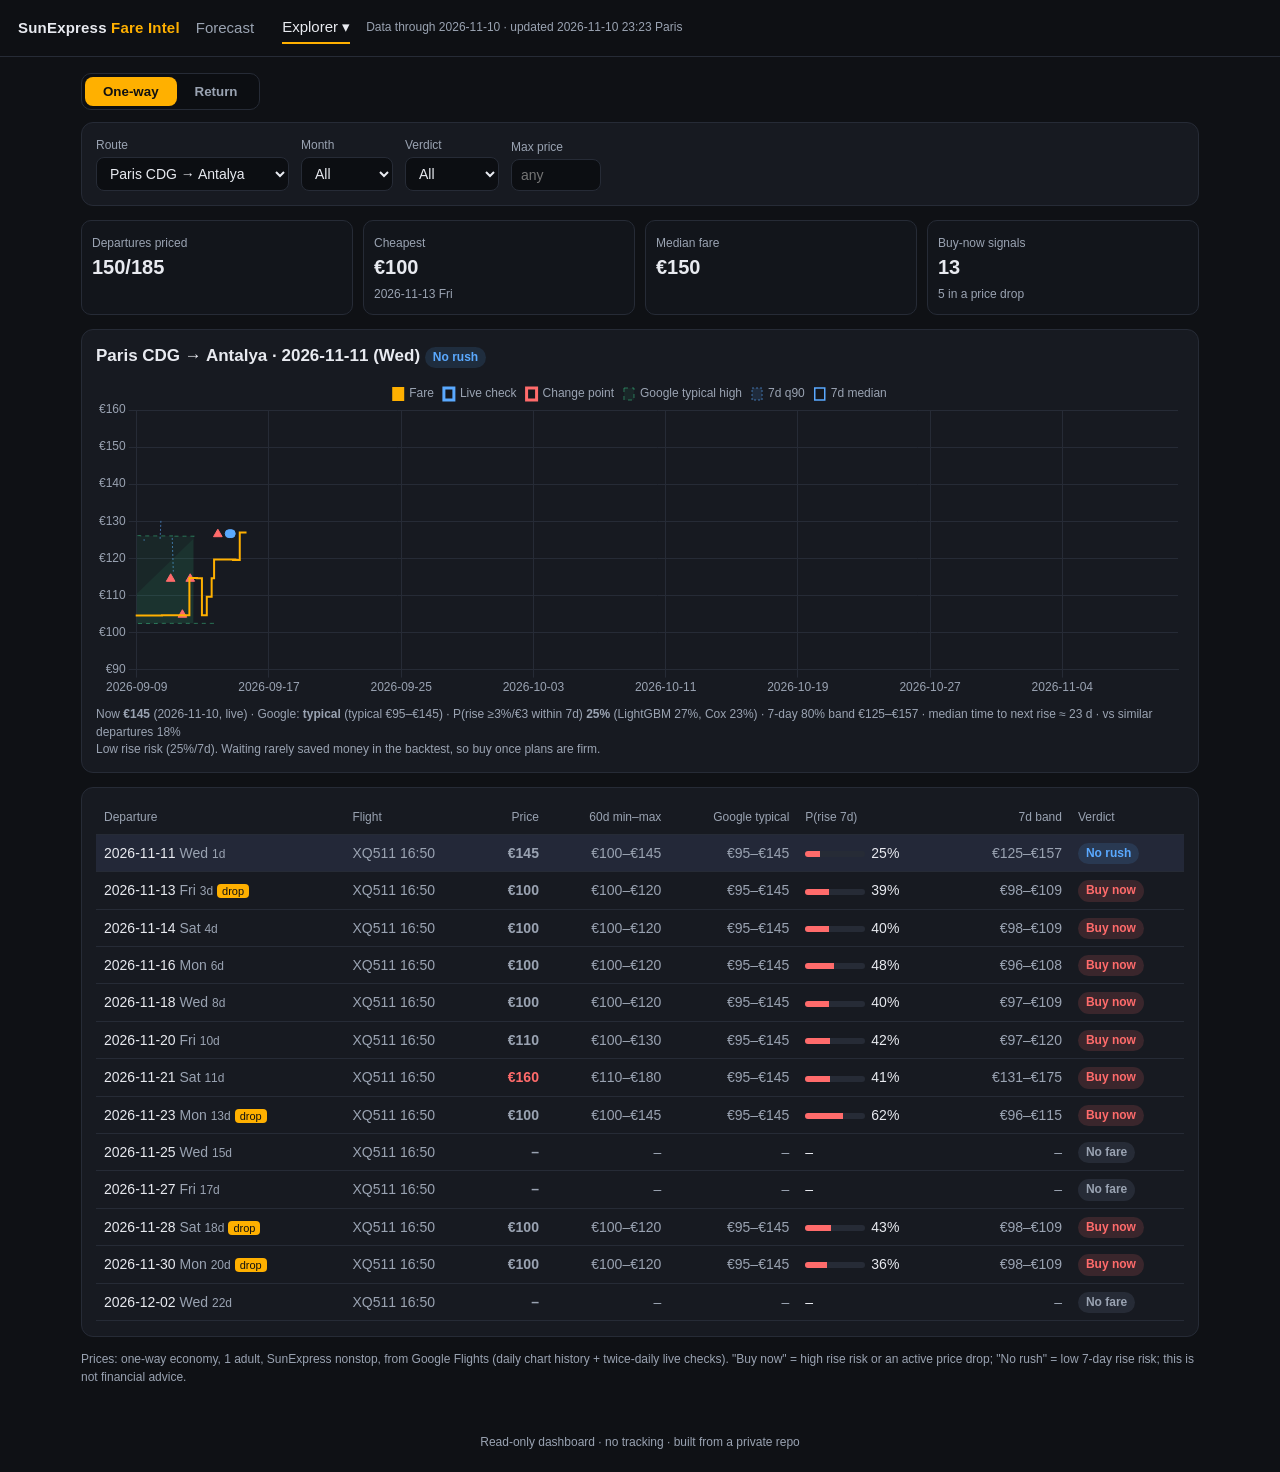
==== explorer.html @ a066f23a "data refresh 2026-11-10 23:24 CET" ====
<!doctype html><html lang="en"><head><meta charset="utf-8"><meta name="robots" content="noindex,nofollow"><link rel="icon" href="data:,"><meta name="viewport" content="width=device-width,initial-scale=1">
<title>Explorer · SunExpress Fare Intel</title><link rel="stylesheet" href="assets/style.css">
<script src="assets/chart.umd.min.js"></script><script src="assets/common.js"></script><script src="assets/pair.js"></script><script src="assets/return.js"></script></head><body>
<script>FI.header('explorer.html')</script>
<main>
<div class="seg" role="tablist" aria-label="Trip type"><button type="button" id="m-ow" role="tab" class="on" aria-selected="true">One-way</button><button type="button" id="m-rt" role="tab" aria-selected="false">Return</button></div>
<div id="ow">
<div class="card"><div class="row">
 <div><label>Route</label><select id="route"></select></div>
 <div><label>Month</label><select id="month"><option value="">All</option></select></div>
 <div><label>Verdict</label><select id="verdict"><option value="">All</option><option>Buy now</option><option>Wait</option><option>No rush</option><option>No fare</option></select></div>
 <div><label>Max price</label><input id="maxp" type="number" placeholder="any" style="width:90px"></div>
</div></div>
<div class="kpis" id="kpis"></div>
<div class="card" style="margin-top:14px"><h2 id="ctitle">Select a departure</h2>
 <div class="chartbox"><canvas id="chart"></canvas></div>
 <div id="detail" class="small muted" style="margin-top:8px"></div></div>
<div class="card"><div class="scroll"><table><thead><tr>
 <th>Departure</th><th class="hide-m">Flight</th><th class="num">Price</th><th class="num hide-m">60d min–max</th><th class="num hide-m">Google typical</th>
 <th>P(rise 7d)</th><th class="num hide-m">7d band</th><th>Verdict</th></tr></thead><tbody id="tb"></tbody></table></div></div>
<p class="small muted">Prices: one-way economy, 1 adult, SunExpress nonstop, from Google Flights (daily chart history + twice-daily live checks). "Buy now" = high rise risk or an active price drop; "No rush" = low 7-day rise risk; this is not financial advice.</p>
</div>
<div id="rt" hidden>
<div class="card"><div class="row rrow">
 <div><label>Route</label><select id="rdest"></select></div>
 <div class="grow"><label>Outbound (Paris → destination)</label><select id="rout"></select></div>
 <div class="grow"><label>Return (destination → Paris)</label><select id="rback"></select></div>
</div><p id="rnote" class="small" hidden></p></div>
<div id="rbody">
<div class="kpis" id="rkpis"></div>
<div class="card" style="margin-top:14px"><h2 id="rctitle">Return price history</h2>
 <div class="chartbox"><canvas id="rchart"></canvas></div>
 <div id="rhnote" class="small muted" style="margin-top:8px"></div></div>
<div class="grid2" id="rlegs"></div>
<p class="small muted" id="rverdict"></p>
<div class="card"><div class="row" style="justify-content:space-between"><h2 id="rttl" style="margin:0">Cheapest returns</h2>
 <div class="row"><div><label>Nights min</label><input id="rmin" type="number" min="1" max="60" value="3" style="width:70px"></div>
 <div><label>Nights max</label><input id="rmax" type="number" min="1" max="60" value="14" style="width:70px"></div>
 <div><label>Outbound month</label><select id="rmonth"><option value="">Any</option></select></div></div></div>
 <div class="scroll" style="margin-top:10px"><table><thead><tr><th class="hide-m">#</th><th>Out</th><th>Back</th><th class="num">Nights</th><th class="num">Total</th><th class="num hide-m">Out + back</th><th class="num hide-m">7d band</th><th class="hide-m">Risk</th><th>Verdict</th></tr></thead><tbody id="rtb"></tbody></table></div>
 <p class="small muted" style="margin-bottom:0">Tap a row to load that pair above.</p></div>
</div>
<p class="small muted">Return = two one-way SunExpress fares added up (SunExpress prices each leg separately; 1 adult, economy). Risk = chance at least one leg rises ≥3%/€3 within 7 days, legs treated as independent. 7-day band = sum of the legs' 80% bands. Not financial advice.</p>
</div>
</main><footer>Read-only dashboard · no tracking · built from a private repo</footer>
<script>
let DEP=[],META,HIST={},chart;
const $=id=>document.getElementById(id);
(async()=>{
 const d=await FI.json('data/departures.json');DEP=d.departures;META=d.meta;FI.footer(META);
 const qs=new URLSearchParams(location.search);
 META.routes.forEach(r=>$('route').insertAdjacentHTML('beforeend',`<option value="${r}">${FI.routeName(r,META.city)}</option>`));
 if(qs.get('route'))$('route').value=qs.get('route');
 ['route','month','verdict','maxp'].forEach(i=>$(i).addEventListener('input',render));
 RT.init(DEP,META,qs);
 $('m-ow').onclick=()=>setMode('ow');$('m-rt').onclick=()=>setMode('rt');
 if(qs.get('mode')==='return')setMode('rt');
 await render(qs.get('dep'));
})();
function setMode(m){
 $('ow').hidden=m!=='ow';$('rt').hidden=m!=='rt';
 ['ow','rt'].forEach(k=>{$('m-'+k).classList.toggle('on',k===m);$('m-'+k).setAttribute('aria-selected',k===m);});
 if(m==='rt')RT.activate();else{const q=new URLSearchParams(location.search);if(q.get('mode')){history.replaceState(null,'',location.pathname);}if(chart)chart.resize();}
}
async function loadHist(r){if(!HIST[r])HIST[r]=await FI.json(`data/history/${r}.json`);return HIST[r];}
async function render(selId){
 const r=$('route').value;const all=DEP.filter(x=>x.route===r);
 const months=[...new Set(all.map(x=>x.dep_date.slice(0,7)))];
 const mcur=$('month').value;$('month').innerHTML='<option value="">All</option>'+months.map(m=>`<option ${m===mcur?'selected':''}>${m}</option>`).join('');
 const mp=+$('maxp').value||Infinity;
 const rows=all.filter(x=>(!$('month').value||x.dep_date.startsWith($('month').value))&&(!$('verdict').value||x.verdict===$('verdict').value)&&((x.price??0)<=mp));
 const priced=all.filter(x=>x.price!=null);const cheapest=priced.slice().sort((a,b)=>a.price-b.price)[0];
 const buy=priced.filter(x=>x.verdict==='Buy now').length,sale=priced.filter(x=>x.sale).length;
 $('kpis').innerHTML=`<div class="kpi"><span class="muted small">Departures priced</span><b>${priced.length}/${all.length}</b></div>
 <div class="kpi"><span class="muted small">Cheapest</span><b>${cheapest?FI.eur(cheapest.price):'–'}</b><span class="small muted">${cheapest?cheapest.dep_date+' '+cheapest.dow:''}</span></div>
 <div class="kpi"><span class="muted small">Median fare</span><b>${FI.eur(priced.map(x=>x.price).sort((a,b)=>a-b)[Math.floor(priced.length/2)])}</b></div>
 <div class="kpi"><span class="muted small">Buy-now signals</span><b>${buy}</b><span class="small muted">${sale} in a price drop</span></div>`;
 $('tb').innerHTML=rows.map(x=>`<tr data-id="${x.id}"><td>${x.dep_date} <span class="muted">${x.dow}</span> <span class="muted small">${x.dbd}d</span>${x.sale?'<span class="tag">drop</span>':''}</td>
  <td class="hide-m muted">${x.flight} ${x.dep_time||''}</td><td class="num"><b class="f-${x.fair||'typical'}">${FI.eur(x.price)}</b></td>
  <td class="num hide-m muted">${x.min60!=null?FI.eur(x.min60)+'–'+FI.eur(x.max60):'–'}</td>
  <td class="num hide-m muted">${x.g_lo!=null?FI.eur(x.g_lo)+'–'+FI.eur(x.g_hi):'–'}</td>
  <td>${FI.bar(x.p_rise)}</td><td class="num hide-m muted">${x.q10!=null?FI.eur(x.q10)+'–'+FI.eur(x.q90):'–'}</td><td>${FI.pill(x.verdict)}</td></tr>`).join('')||'<tr><td colspan=8 class="muted">No departures match.</td></tr>';
 [...$('tb').querySelectorAll('tr[data-id]')].forEach(tr=>tr.onclick=()=>show(tr.dataset.id));
 const first=selId&&rows.find(x=>x.id===selId)?selId:(rows.find(x=>x.price!=null)||{}).id;
 if(first)show(first);
}
async function show(id){
 const x=DEP.find(d=>d.id===id);if(!x)return;
 document.querySelectorAll('#tb tr').forEach(tr=>tr.classList.toggle('sel',tr.dataset.id===id));
 const H=await loadHist(x.route);const h=(H.history[id]||[]);const cps=new Set((H.changepoints||{})[id]||[]);
 const labels=h.map(p=>p[0]);
 let fl=null;if(x.q50!=null){const d=new Date(x.price_date);d.setDate(d.getDate()+7);fl=d.toISOString().slice(0,10);labels.push(fl);}
 const line=h.map(p=>p[1]);const live=h.map(p=>p[2]==='L'?p[1]:null);const cp=h.map(p=>cps.has(p[0])?p[1]:null);
 const ds=[{label:'Fare',data:line,borderColor:'#ffb000',backgroundColor:'#ffb000',pointRadius:0,stepped:true,borderWidth:2},
  {label:'Live check',data:live,showLine:false,pointRadius:4,pointBackgroundColor:'#5aa9ff',borderColor:'#5aa9ff'},
  {label:'Change point',data:cp,showLine:false,pointRadius:5,pointStyle:'triangle',pointBackgroundColor:'#ff6b6b',borderColor:'#ff6b6b'}];
 if(x.g_lo!=null){ds.push({label:'Google typical low',data:labels.map(()=>x.g_lo),borderColor:'rgba(62,207,142,.5)',borderDash:[4,4],pointRadius:0,borderWidth:1,fill:false});
  ds.push({label:'Google typical high',data:labels.map(()=>x.g_hi),borderColor:'rgba(62,207,142,.5)',borderDash:[4,4],pointRadius:0,borderWidth:1,fill:'-1',backgroundColor:'rgba(62,207,142,.07)'});}
 if(fl){const n=labels.length;const band=(v)=>labels.map((l,i)=>i===n-2||i===n-1?(i===n-1?v:x.price):null);
  ds.push({label:'7d q10',data:band(x.q10),borderColor:'rgba(90,169,255,.6)',pointRadius:0,borderWidth:1,spanGaps:true,borderDash:[2,2]});
  ds.push({label:'7d q90',data:band(x.q90),borderColor:'rgba(90,169,255,.6)',pointRadius:0,borderWidth:1,spanGaps:true,borderDash:[2,2],fill:'-1',backgroundColor:'rgba(90,169,255,.12)'});
  ds.push({label:'7d median',data:band(x.q50),borderColor:'#5aa9ff',pointRadius:[0],borderWidth:1.5,spanGaps:true});}
 if(chart)chart.destroy();
 chart=new Chart($('chart'),{type:'line',data:{labels,datasets:ds},options:{responsive:true,maintainAspectRatio:false,interaction:{mode:'index',intersect:false},
  plugins:{legend:{labels:{boxWidth:10,filter:i=>!/q10|typical low/.test(i.text)}},tooltip:{filter:i=>i.raw!=null}},scales:{x:{ticks:{maxTicksLimit:8}},y:{ticks:{callback:v=>'€'+v}}}}});
 $('ctitle').innerHTML=`${FI.routeName(x.route,META.city)} · ${x.dep_date} (${x.dow}) ${FI.pill(x.verdict)}`;
 $('detail').innerHTML=x.price==null?x.reason:`Now <b>${FI.eur(x.price)}</b> (${x.price_date}${x.src==='L'?', live':''}) · Google: <b class="f-${x.fair}">${x.g_level||'n/a'}</b>${x.g_lo!=null?` (typical ${FI.eur(x.g_lo)}–${FI.eur(x.g_hi)})`:''}
  · P(rise ≥3%/€3 within 7d) <b>${FI.pct(x.p_rise)}</b> (LightGBM ${FI.pct(x.p_lgbm)}, Cox ${FI.pct(x.p_cox)}) · 7-day 80% band ${FI.eur(x.q10)}–${FI.eur(x.q90)}
  ${x.med_days_to_rise!=null?` · median time to next rise ≈ ${x.med_days_to_rise} d`:''} · vs similar departures ${x.rel_base?Math.round((x.rel_base-1)*100)+'%':'–'}<br>${x.reason}`;
}
</script></body></html>
---- assets/style.css ----
:root{--bg:#0f1115;--card:#171a21;--line:#262b36;--fg:#e8eaf0;--mut:#9aa3b2;--acc:#ffb000;--good:#3ecf8e;--bad:#ff6b6b;--warn:#f5a524;--blue:#5aa9ff}
*{box-sizing:border-box}body{margin:0;font:15px/1.45 -apple-system,BlinkMacSystemFont,"Segoe UI",Roboto,sans-serif;background:var(--bg);color:var(--fg)}
header{display:flex;align-items:center;gap:16px;flex-wrap:wrap;padding:12px 18px;border-bottom:1px solid var(--line);position:sticky;top:0;background:rgba(15,17,21,.95);z-index:5}
header .brand{font-weight:700;letter-spacing:.2px}header .brand span{color:var(--acc)}
nav a{color:var(--mut);text-decoration:none;margin-right:14px;padding:4px 0}nav a.on{color:var(--fg);border-bottom:2px solid var(--acc)}
main{max-width:1150px;margin:0 auto;padding:16px}
.card{background:var(--card);border:1px solid var(--line);border-radius:12px;padding:14px;margin-bottom:14px}
.row{display:flex;gap:12px;flex-wrap:wrap;align-items:flex-end}.row>*{flex:0 0 auto}
label{display:block;font-size:12px;color:var(--mut);margin-bottom:3px}
select,input{background:#0c0e12;color:var(--fg);border:1px solid var(--line);border-radius:8px;padding:7px 9px;font-size:14px}
button{background:var(--acc);color:#111;border:0;border-radius:8px;padding:8px 14px;font-weight:600;cursor:pointer}
table{width:100%;border-collapse:collapse;font-size:14px}th,td{padding:7px 8px;border-bottom:1px solid var(--line);text-align:left;white-space:nowrap}
th{color:var(--mut);font-weight:500;font-size:12px;position:sticky;top:0;background:var(--card)}
tbody tr{cursor:pointer}tbody tr:hover{background:#1d212a}tr.sel{background:#232838}
.num{text-align:right;font-variant-numeric:tabular-nums}
.pill{display:inline-block;padding:2px 8px;border-radius:999px;font-size:12px;font-weight:600}
.v-buy{background:rgba(255,107,107,.15);color:var(--bad)}.v-wait{background:rgba(62,207,142,.15);color:var(--good)}
.v-norush{background:rgba(90,169,255,.13);color:var(--blue)}.v-none,.v-check{background:#262b36;color:var(--mut)}
.f-low{color:var(--good)}.f-high{color:var(--bad)}.f-typical{color:var(--mut)}
.muted{color:var(--mut)}.small{font-size:12px}.tag{font-size:11px;color:#111;background:var(--acc);border-radius:4px;padding:1px 5px;margin-left:4px}
.kpis{display:grid;grid-template-columns:repeat(auto-fit,minmax(160px,1fr));gap:10px}
.kpi{background:#12151b;border:1px solid var(--line);border-radius:10px;padding:10px}.kpi b{font-size:20px;display:block}
.scroll{max-height:520px;overflow:auto}.chartbox{position:relative;height:320px}
h2{font-size:17px;margin:0 0 10px}h3{font-size:15px;margin:14px 0 6px}
.grid2{display:grid;grid-template-columns:1fr 1fr;gap:14px}@media(max-width:800px){.bar{display:none}.grid2{grid-template-columns:1fr}.hide-m{display:none}th,td{padding:6px 5px}}
footer{color:var(--mut);font-size:12px;text-align:center;padding:20px}
.bar{height:6px;background:#262b36;border-radius:3px;overflow:hidden;width:60px;display:inline-block;vertical-align:middle;margin-right:6px}.bar i{display:block;height:100%;background:var(--bad)}
.seg{display:inline-flex;background:#0c0e12;border:1px solid var(--line);border-radius:10px;padding:3px;margin-bottom:12px}
.seg button{background:transparent;color:var(--mut);border-radius:8px;padding:7px 18px;font-weight:600}.seg button.on{background:var(--acc);color:#111}
.rrow .grow{flex:1 1 240px}.rrow .grow select{width:100%}
.leg{background:var(--card);border:1px solid var(--line);border-radius:12px;padding:14px;margin-bottom:14px}.leg h3{margin:0 0 8px}
.legrow{display:flex;gap:10px;align-items:baseline;flex-wrap:wrap;margin-bottom:6px}.big{font-size:22px}
table.kv td{border:0;padding:3px 8px 3px 0;white-space:normal}table.kv td:first-child{color:var(--mut);width:42%}
[hidden]{display:none!important}
@media(max-width:800px){.seg{display:flex}.seg button{flex:1}.rrow>div{flex:1 1 100%}.rrow select{width:100%}}
a{color:var(--blue)}
header a.brand{color:var(--fg);text-decoration:none}nav{display:flex;align-items:center;gap:14px}
details.more{position:relative}details.more summary{list-style:none;cursor:pointer;color:var(--mut);padding:4px 0}details.more summary::-webkit-details-marker{display:none}
details.more summary.on{color:var(--fg);border-bottom:2px solid var(--acc)}
details.more .menu{position:absolute;right:0;top:30px;background:var(--card);border:1px solid var(--line);border-radius:10px;padding:6px;min-width:210px;z-index:20;box-shadow:0 8px 30px rgba(0,0,0,.5)}
details.more .menu a{display:block;margin:0;padding:9px 10px;border-radius:6px;color:var(--fg)}details.more .menu a:hover,details.more .menu a.on{background:#232838}
/* focus view */
.focus{max-width:760px}
.pick{display:grid;grid-template-columns:1fr 1fr;gap:10px}.pick .full{grid-column:1/-1}.pick select{width:100%;padding:10px;font-size:15px}
.seg.sm button{padding:6px 12px;font-size:13px}
.hero{display:flex;align-items:baseline;gap:12px;flex-wrap:wrap;margin:4px 0 2px}.hero .price{font-size:40px;font-weight:700;letter-spacing:-.5px}
.hero .sub{color:var(--mut);font-size:13px}
.vline{font-size:16px;margin:6px 0 12px;padding:10px 12px;border-radius:10px;background:#12151b;border-left:4px solid var(--mut)}
.vline.buy{border-color:var(--bad)}.vline.wait{border-color:var(--good)}.vline.hold{border-color:var(--blue)}
.chartbox.hero-chart{height:340px}
.stats{display:grid;grid-template-columns:repeat(3,1fr);gap:8px;margin-top:10px}.stat{background:#12151b;border:1px solid var(--line);border-radius:10px;padding:8px 10px}
.stat b{display:block;font-size:18px}.stat span{font-size:11px;color:var(--mut)}
.legend{display:flex;gap:12px;flex-wrap:wrap;font-size:12px;color:var(--mut);margin-top:6px}.legend i{display:inline-block;width:14px;height:8px;border-radius:2px;margin-right:4px;vertical-align:middle}
.acc{font-size:12.5px;color:var(--mut);line-height:1.5;margin-top:10px}.acc b{color:var(--fg);font-weight:600}
@media(max-width:800px){.hero .price{font-size:34px}.chartbox.hero-chart{height:280px}.stats{grid-template-columns:repeat(3,1fr)}.stat b{font-size:16px}
 header{gap:10px;padding:10px 12px}header #asof{width:100%;order:3;font-size:11px}main{padding:10px}}
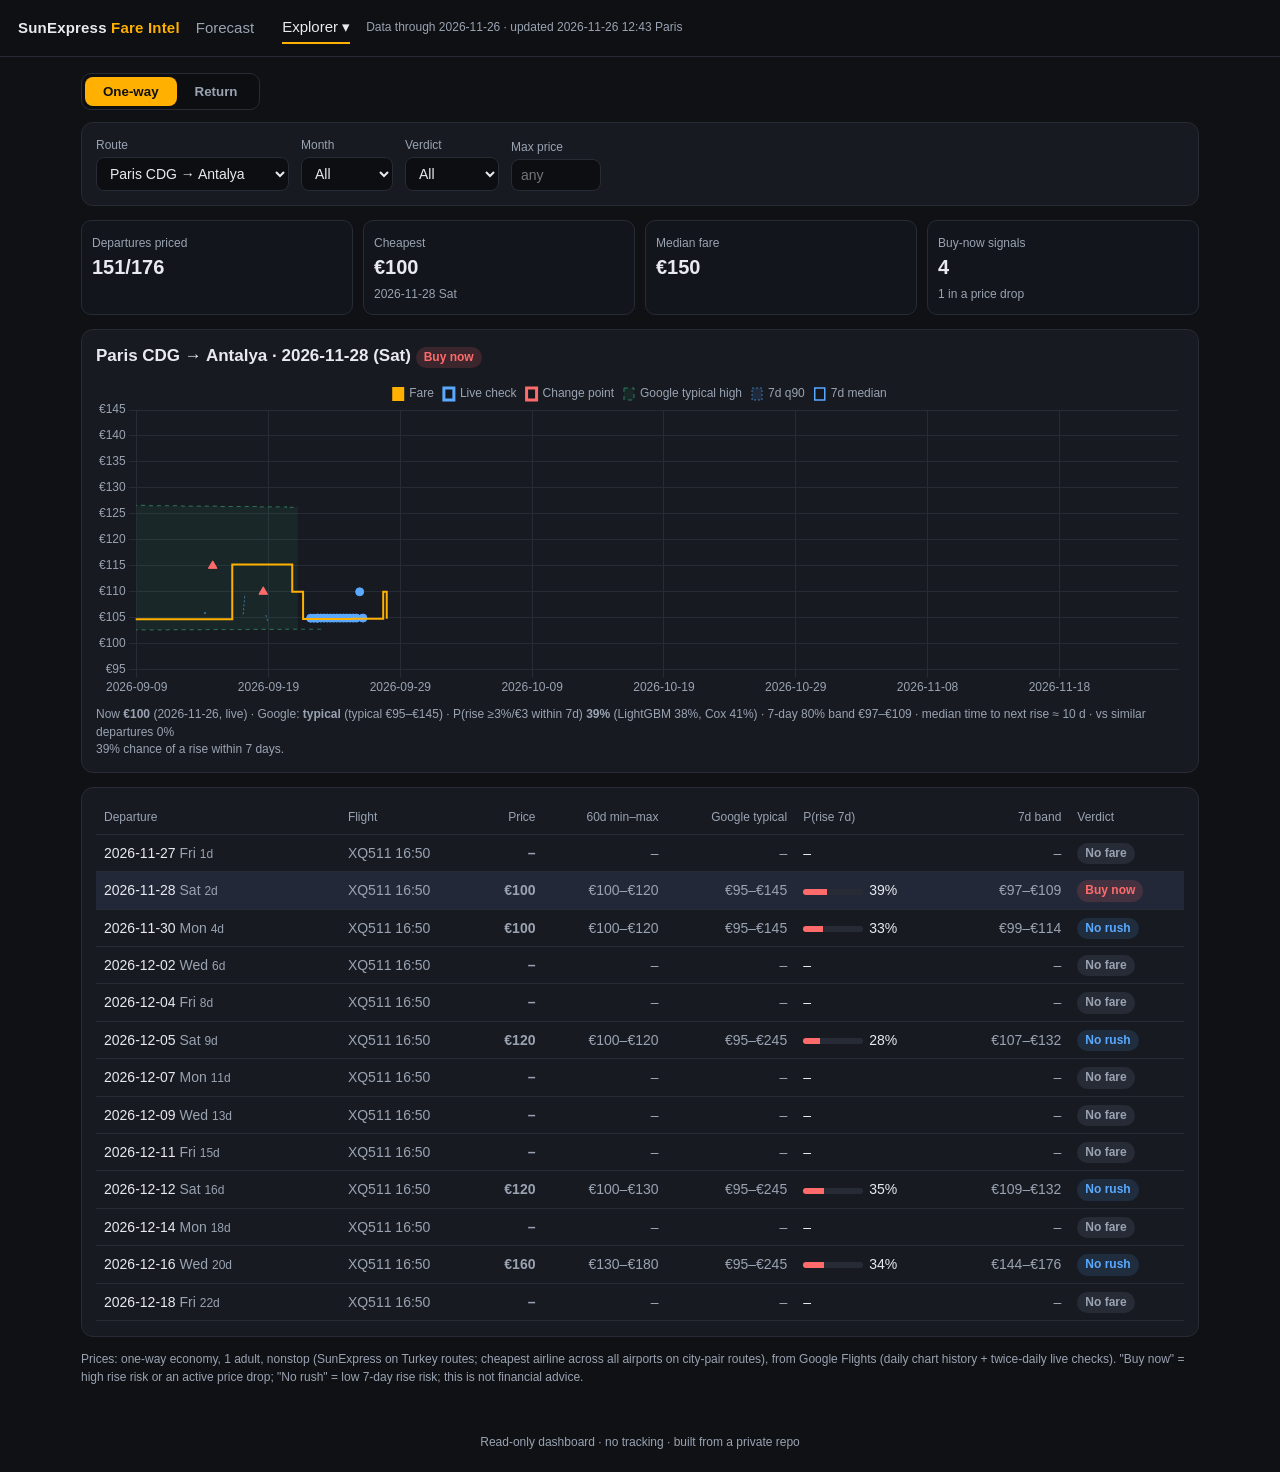
==== commit e3e4584f: "data refresh 2026-11-26 12:46 CET" ====
--- a/explorer.html
+++ b/explorer.html
@@ -18,7 +18,7 @@
 <div class="card"><div class="scroll"><table><thead><tr>
  <th>Departure</th><th class="hide-m">Flight</th><th class="num">Price</th><th class="num hide-m">60d min–max</th><th class="num hide-m">Google typical</th>
  <th>P(rise 7d)</th><th class="num hide-m">7d band</th><th>Verdict</th></tr></thead><tbody id="tb"></tbody></table></div></div>
-<p class="small muted">Prices: one-way economy, 1 adult, SunExpress nonstop, from Google Flights (daily chart history + twice-daily live checks). "Buy now" = high rise risk or an active price drop; "No rush" = low 7-day rise risk; this is not financial advice.</p>
+<p class="small muted">Prices: one-way economy, 1 adult, nonstop (SunExpress on Turkey routes; cheapest airline across all airports on city-pair routes), from Google Flights (daily chart history + twice-daily live checks). "Buy now" = high rise risk or an active price drop; "No rush" = low 7-day rise risk; this is not financial advice.</p>
 </div>
 <div id="rt" hidden>
 <div class="card"><div class="row rrow">
@@ -40,7 +40,7 @@
  <div class="scroll" style="margin-top:10px"><table><thead><tr><th class="hide-m">#</th><th>Out</th><th>Back</th><th class="num">Nights</th><th class="num">Total</th><th class="num hide-m">Out + back</th><th class="num hide-m">7d band</th><th class="hide-m">Risk</th><th>Verdict</th></tr></thead><tbody id="rtb"></tbody></table></div>
  <p class="small muted" style="margin-bottom:0">Tap a row to load that pair above.</p></div>
 </div>
-<p class="small muted">Return = two one-way SunExpress fares added up (SunExpress prices each leg separately; 1 adult, economy). Risk = chance at least one leg rises ≥3%/€3 within 7 days, legs treated as independent. 7-day band = sum of the legs' 80% bands. Not financial advice.</p>
+<p class="small muted">Return = two one-way fares added up (each leg is priced separately; 1 adult, economy). Risk = chance at least one leg rises ≥3%/€3 within 7 days, legs treated as independent. 7-day band = sum of the legs' 80% bands. Not financial advice.</p>
 </div>
 </main><footer>Read-only dashboard · no tracking · built from a private repo</footer>
 <script>
@@ -49,7 +49,7 @@
 (async()=>{
  const d=await FI.json('data/departures.json');DEP=d.departures;META=d.meta;FI.footer(META);
  const qs=new URLSearchParams(location.search);
- META.routes.forEach(r=>$('route').insertAdjacentHTML('beforeend',`<option value="${r}">${FI.routeName(r,META.city)}</option>`));
+ (META.route_info?META.route_info.map(x=>x[0]):META.routes).forEach(r=>$('route').insertAdjacentHTML('beforeend',`<option value="${r}">${FI.routeName(r,META.city)}</option>`));
  if(qs.get('route'))$('route').value=qs.get('route');
  ['route','month','verdict','maxp'].forEach(i=>$(i).addEventListener('input',render));
  RT.init(DEP,META,qs);
@@ -76,7 +76,7 @@
  <div class="kpi"><span class="muted small">Median fare</span><b>${FI.eur(priced.map(x=>x.price).sort((a,b)=>a-b)[Math.floor(priced.length/2)])}</b></div>
  <div class="kpi"><span class="muted small">Buy-now signals</span><b>${buy}</b><span class="small muted">${sale} in a price drop</span></div>`;
  $('tb').innerHTML=rows.map(x=>`<tr data-id="${x.id}"><td>${x.dep_date} <span class="muted">${x.dow}</span> <span class="muted small">${x.dbd}d</span>${x.sale?'<span class="tag">drop</span>':''}</td>
-  <td class="hide-m muted">${x.flight} ${x.dep_time||''}</td><td class="num"><b class="f-${x.fair||'typical'}">${FI.eur(x.price)}</b></td>
+  <td class="hide-m muted">${x.via||(x.flight+' '+(x.dep_time||''))}</td><td class="num"><b class="f-${x.fair||'typical'}">${FI.eur(x.price)}</b></td>
   <td class="num hide-m muted">${x.min60!=null?FI.eur(x.min60)+'–'+FI.eur(x.max60):'–'}</td>
   <td class="num hide-m muted">${x.g_lo!=null?FI.eur(x.g_lo)+'–'+FI.eur(x.g_hi):'–'}</td>
   <td>${FI.bar(x.p_rise)}</td><td class="num hide-m muted">${x.q10!=null?FI.eur(x.q10)+'–'+FI.eur(x.q90):'–'}</td><td>${FI.pill(x.verdict)}</td></tr>`).join('')||'<tr><td colspan=8 class="muted">No departures match.</td></tr>';
